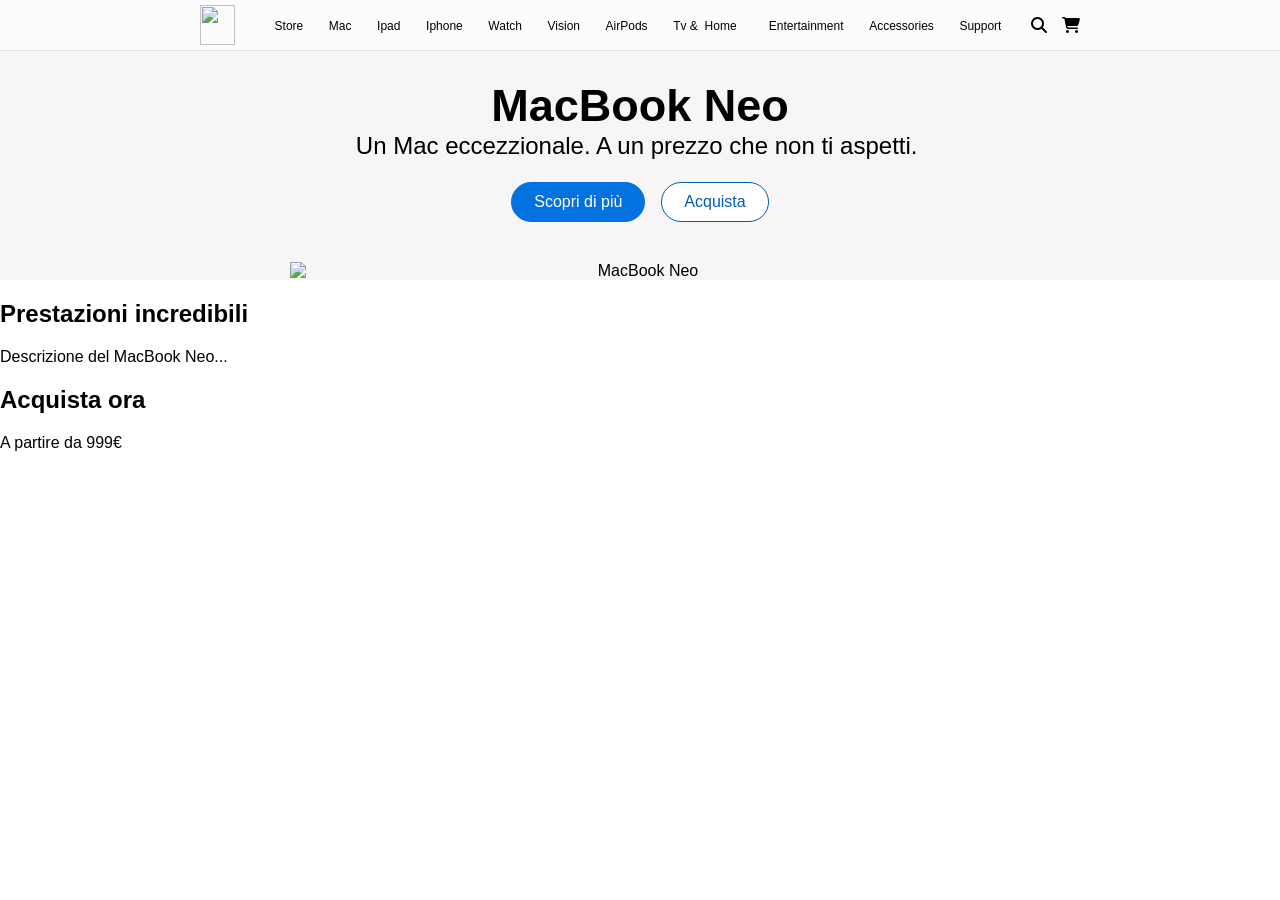
==== index.html @ 48858819 "Add files via upload first upload" ====
<!DOCTYPE html>
<html lang="en">

<head>
    <meta charset="UTF-8">
    <meta name="viewport" content="width=device-width, initial-scale=1.0">
    <link rel="stylesheet" href="./style.css">
    <link rel="stylesheet" href="https://cdnjs.cloudflare.com/ajax/libs/font-awesome/6.5.0/css/all.min.css">
    <script src="./script.js" defer></script>
    <title>Apple inspired</title>
</head>

<body>



    <header class="navbar">
        <div class="nav-container">
            <a href="./index.html"><img src="./asset/images.png" class="logo" width="30" height="35"></a>
            <nav>
                <ul class="menu" id="menu">
                    <li><a href="./Store.html">Store</a></li>
                    <li><a href="./Mac.html">Mac</a></li>
                    <li><a href="./Ipad.html">Ipad</a></li>
                    <li><a href="./Iphone.html">Iphone</a></li>
                    <li><a href="./Watch.html">Watch</a></li>
                    <li><a href="./Vision.html">Vision</a></li>
                    <li><a href="./AirPods.html">AirPods</a></li>
                    <li><a href="./Tv & Home.html">Tv&nbsp;& &nbsp;Home &nbsp;</a></li>
                    <li><a href="./Entertainment.html">Entertainment</a></li>
                    <li><a href="./Accessories.html">Accessories</a></li>
                    <li><a href="./Support.html">Support</a></li>

                </ul>
            </nav>

            <!-- Aggiunta del bottone di ricerca e del carrello -->

            <div class="nav-icons">
                <i class="fa-solid fa-magnifying-glass icon" id="search-icon"></i>
                <i class="fa-solid fa-cart-shopping"></i>
                <i class="fa-solid fa-bars" id="hamburger"></i>

            </div>

            <div class="search-box" id="search-box">
                <input type="text" placeholder="Cerca...">
            </div>


        </div>
    </header>




    <!--section seve per la struttura del layout-->
    <main>
        <section class="apple-section hero">

            <h1 class="headline">MacBook Neo</h1>
            <p class="subhead"> Un Mac eccezzionale.
                <br class="large-hide medium-hide small-show-inline">
                A&nbsp;un&nbsp;prezzo&nbsp;che&nbsp;non&nbsp;ti&nbsp;aspetti.&nbsp;
            </p>
            <!-- Contenitore div per mettere bottoni uno affianco all'altro -->
            <div class="buttons">
                <a class="find-out-more" href="#dettagli">Scopri di
                    più</a>
                <a class="buy-button" href="#acquista"
                    >Acquista</a>
            </div>
            
            <img class="product-image" src="./asset/Apple-MacBook-Neo-hero-260304.avif" alt="MacBook Neo">
        </section>
        <section id="dettagli">
  <h2>Prestazioni incredibili</h2>
  <p>Descrizione del MacBook Neo...</p>
</section>

<section id="acquista">
  <h2>Acquista ora</h2>
  <p>A partire da 999€</p>
</section>


    </main>



</body>

</html>
---- style.css ----
html {
  scroll-behavior: smooth;
}
.body {
    padding-top: 60px;
    margin: 0;
}
.navbar {
  width: 100%;
  top: 0;
  z-index: 1000;
  position: fixed;;
  border-bottom: 1px solid rgba(0, 0, 0, 0.1);
  /* bordo sottile */
  background-color: rgba(255, 255, 255, 0.7);
    /* trasparente */
    backdrop-filter: blur(10px);
    /* effetto blur */
    -webkit-backdrop-filter: blur(10px);
    /* per Safari */

}
.nav-container {
    display: flex;
    align-items: center;
    justify-content: center;
    max-width: 1200px;
    margin: 0 auto;
    padding: 0px 20px;
    background: none;
    backdrop-filter: none;
}

.nav {
    flex: 1;
    overflow: hidden;
}

.logo {
    display: block;
    height: 40px;
    width: 35px;
    flex-shrink: 0;
}

.menu {
    display: flex;
    gap: clamp(10px, 2vw, 45px);
    list-style: none;
    justify-content: center;
    margin-right: 20px;
    flex: 1;
    overflow: hidden;
    min-width: 0; /* per evitare overflow del menu */
    white-space: nowrap;/* impedisce di andare a capo quando si ristringe pagina */
}
.menu li {
    flex-shrink: 1;
}
.menu a {
    text-decoration: none;
    color: black;
    font-size: 12px;
    transition: 0.3s;
}

.menu a:hover {
    opacity: 0.7;
}

.nav-icons {
    display: flex;
    gap: 15px;
    margin-left: 10px;
    align-items: center;
    flex-shrink: 0;
}

.fa-solid {
    cursor: pointer;
    transition: 0.3s;
}

.fa-solid:hover {
    opacity: 0.7;
}

.search-box {
    display: none;
}

.search-box.active {
    display: block;
}

.fa-solid.fa-bars {
    display: none;
    cursor: pointer;
}

.hero {
    display: flex;
    flex-direction: column;
    align-items: center;
    text-align: center;
    padding-top: 60px;
    background-color: rgb(247, 245, 245);
}

.headline {
    font-size: 45px;
    font-weight: 700;
    margin: 0;
    padding-top: 20px;
}

.subhead {
    font-size: 24px;
    max-width: 700px;
    margin: 0 auto;
    height: 50px;
}

.product-image {
    width: 700px;
    max-width: 100%;
    margin-top: 40px;
}

.large-hide {
    display: none;
}

.buttons {
    display: flex;
    justify-content: center;
    gap: 16px;
}

.buy-button {
    display: inline-block;
    background-color: white;
    color: #005bb5;
    padding: 10px 22px;
    border: 1px solid #005bb5;
    border-radius: 20px;
    text-decoration: none;
    font-size: 16px;
    font-weight: 500;
    transition: 0.3s;
}

.buy-button:hover {
    background-color: #005bb5;
    color: white;
}

.find-out-more {
    display: inline-block;
    background-color: #0372e1;
    color: white;
    padding: 10px 22px;
    border: 1px solid #0372e1;
    border-radius: 20px;
    text-decoration: none;
    font-size: 16px;
    font-weight: 500;
    transition: 0.3s;
}

.find-out-more:hover {
    background-color: #0e7ae6;
    color: white;
}

body {
    margin: 0;
    font-family: Arial, sans-serif;
}
/* Mac */
.products {
    display: flex;
    justify-content: center;
    gap: 30px;
    padding: 50px;
    flex-wrap: wrap;
}

.product {
    border: 1px solid #ddd;
    padding: 20px;
    border-radius: 15px;
    width: 250px;
    text-align: center;
    transition: 0.3s;
}

.product:hover {
    transform: translateY(-5px);
}

.product h2 {
    margin-bottom: 10px;
}

.product p {
    font-size: 14px;
    margin-bottom: 15px;
}

/* iphone */
.iphone-hero {
    text-align: center;
    padding: 100px 20px;
    background: black;
    color: white;
}

.iphone-hero h1 {
    font-size: 50px;
    margin-bottom: 10px;
}

.features {
    display: flex;
    justify-content: center;
    gap: 30px;
    padding: 60px 20px;
    flex-wrap: wrap;
}

.feature {
    max-width: 250px;
    text-align: center;
}

.feature h2 {
    margin-bottom: 10px;
}

.cta {
    text-align: center;
    padding: 80px 20px;
    background: #f5f5f5;
}

@media(max-width: 768px) {
    .logo {
        position: relative;
        margin-left: 0;
        height: 45px;
        width: 35px;
    }
   .nav-container {
        justify-content: space-between;
    }
    .fa-solid.fa-bars {
        display: block;
    }

    .menu {
          position: absolute;
    top: 60px;
    left: 0;
    width: 100%;
    background: white;

    flex-direction: column;
    align-items: center;

    display: none; /* nascosto */
    }
    .menu.active {
        display: flex; /* mostrato quando attivo */
    }
    .fa-solid.fa-bars{
        display: block;
    }

    .small-show-inline {
        display: inline;
    }

    .headline {
        font-size: 30px;
    }

    .subhead {
        font-size: 18px;
        max-width: 90%;
    }

    .large-hide {
        display: inline;
    }

    .product-image {
        width: 100%;
        height: auto;
    }
}
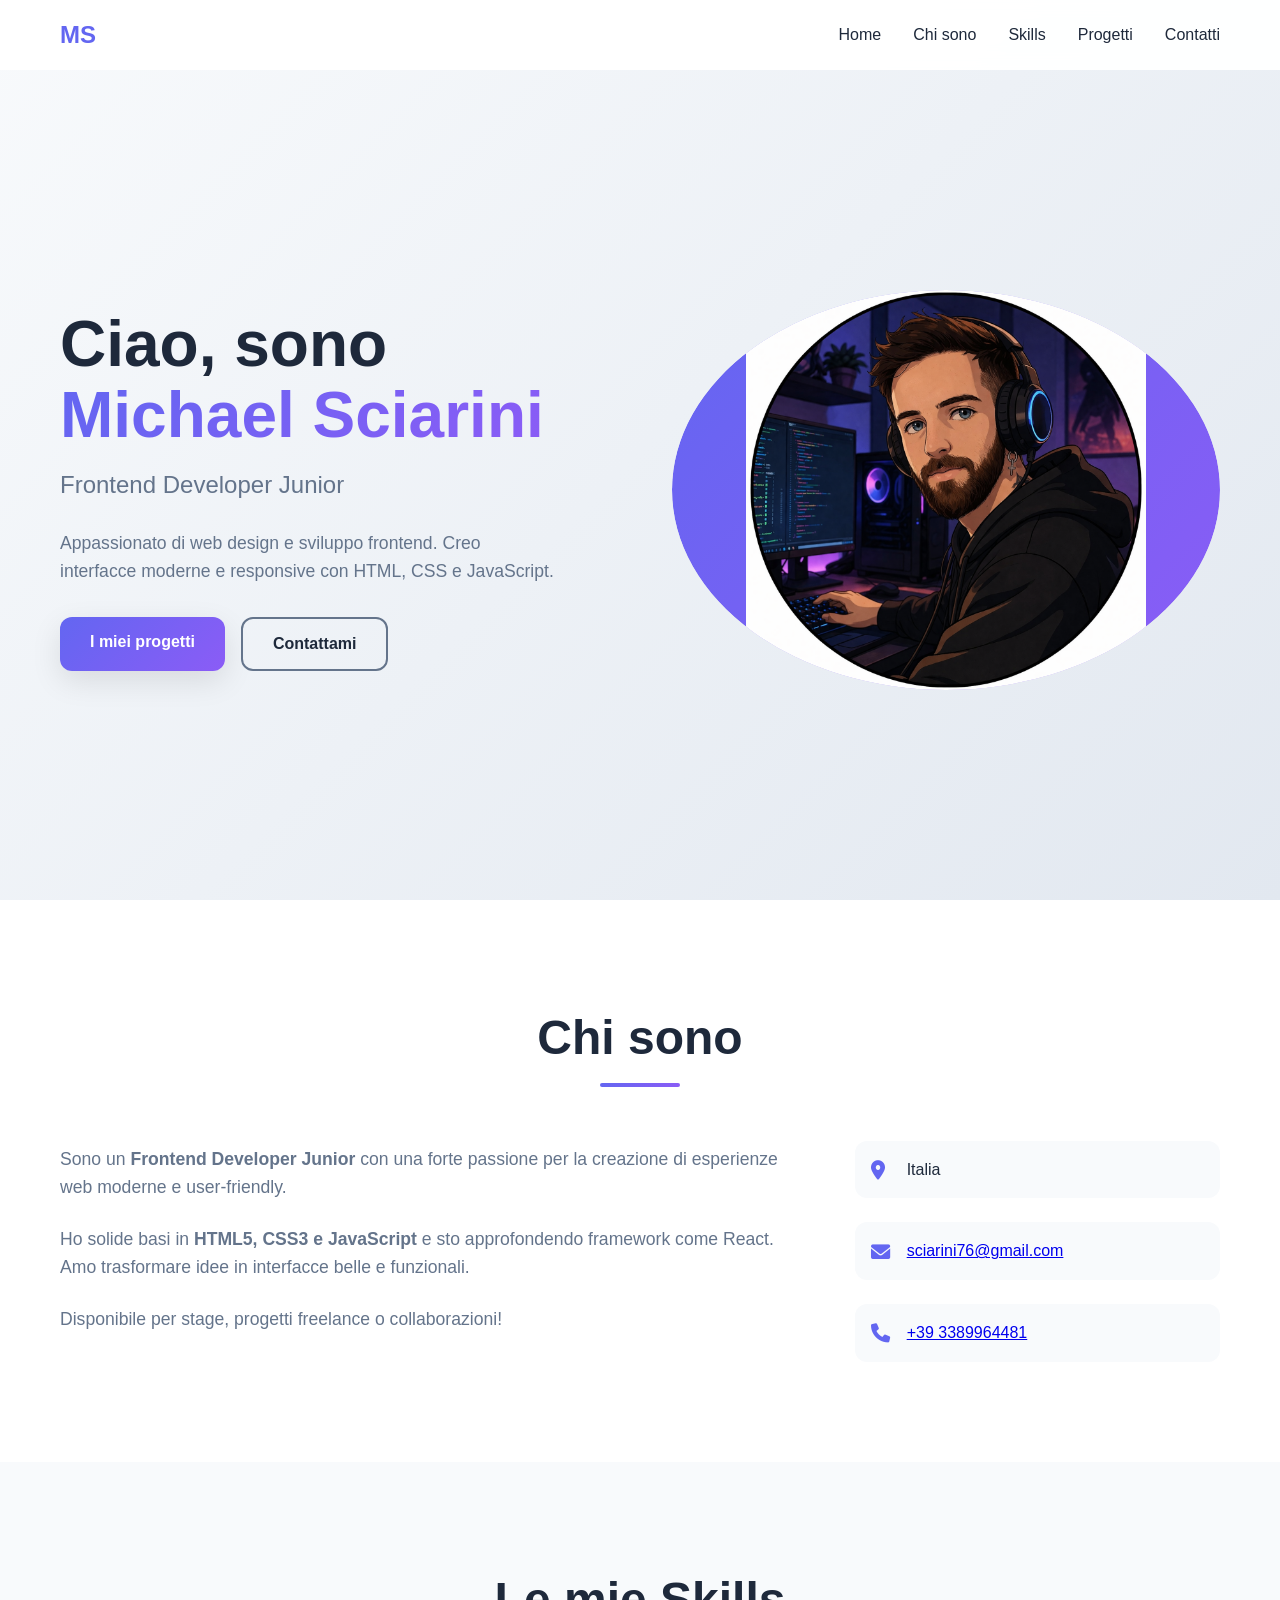
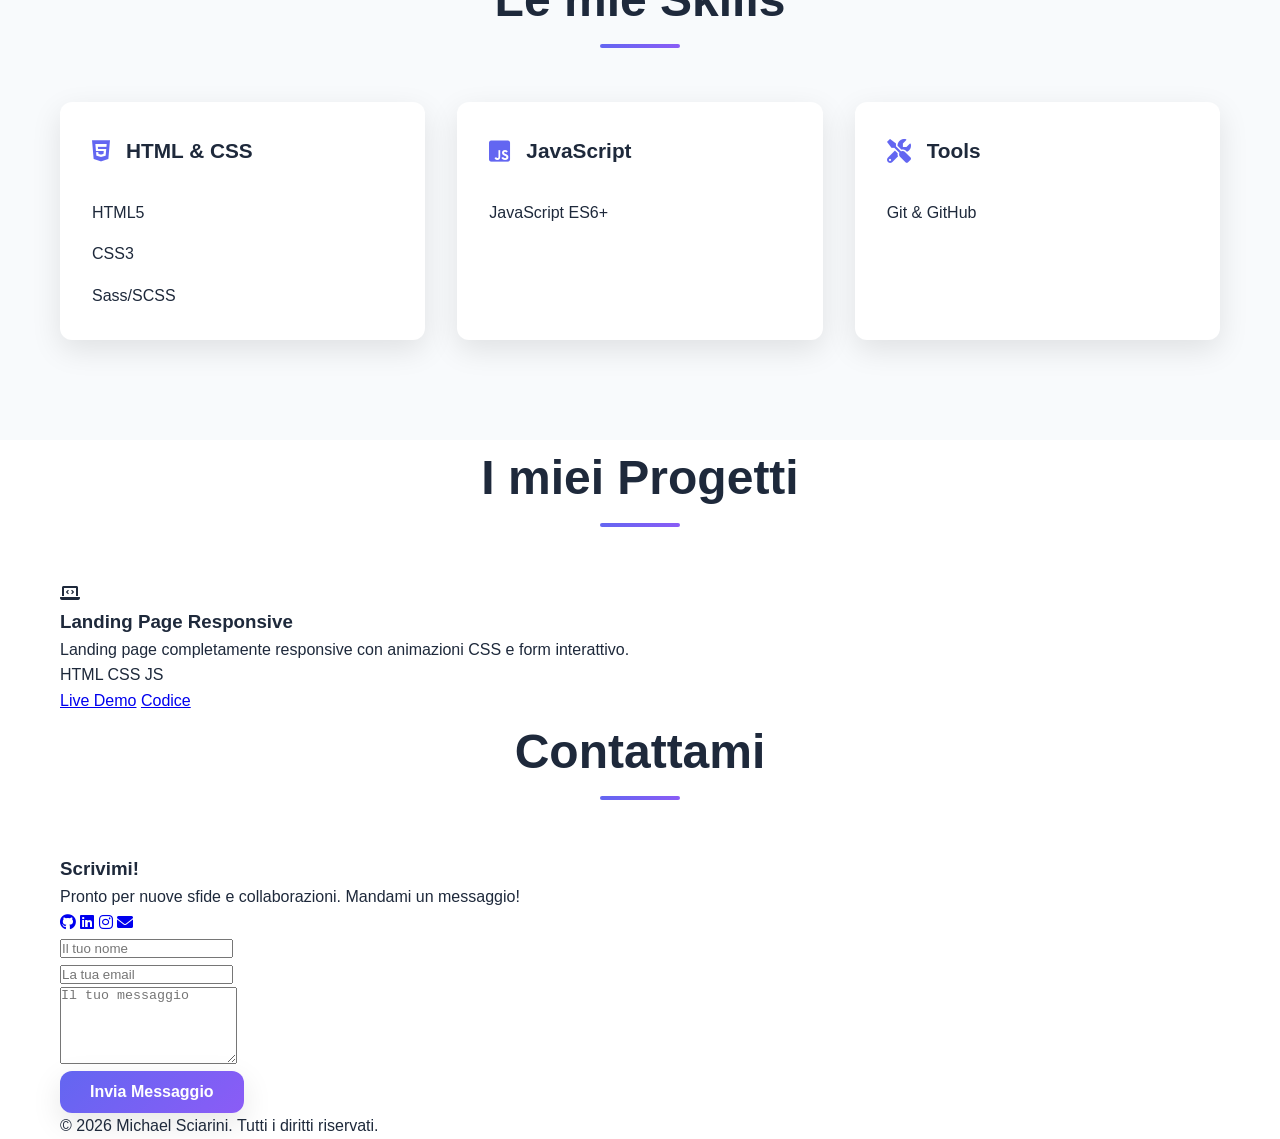
==== commit 1f90590f: "Add files via upload" ====
--- a/index.html
+++ b/index.html
@@ -1,93 +1,201 @@
 <!DOCTYPE html>
-<html lang="en">
-
+<html lang="it">
 <head>
     <meta charset="UTF-8">
     <meta name="viewport" content="width=device-width, initial-scale=1.0">
-    <link rel="stylesheet" href="./style.css">
-    <link rel="stylesheet" href="https://cdnjs.cloudflare.com/ajax/libs/font-awesome/6.5.0/css/all.min.css">
-    <script src="./script.js" defer></script>
-    <title>Apple inspired</title>
+    <title>Portfolio - Michael Sciarini | Frontend Junior</title>
+    <link rel="stylesheet" href="./index.css">
+    <link href="https://cdnjs.cloudflare.com/ajax/libs/font-awesome/6.0.0/css/all.min.css" rel="stylesheet">
+    <script src="/script.js"></script>
 </head>
-
 <body>
-
-
-
-    <header class="navbar">
+    <!-- Navigation -->
+    <nav class="navbar">
         <div class="nav-container">
-            <a href="./index.html"><img src="./asset/images.png" class="logo" width="30" height="35"></a>
-            <nav>
-                <ul class="menu" id="menu">
-                    <li><a href="./Store.html">Store</a></li>
-                    <li><a href="./Mac.html">Mac</a></li>
-                    <li><a href="./Ipad.html">Ipad</a></li>
-                    <li><a href="./Iphone.html">Iphone</a></li>
-                    <li><a href="./Watch.html">Watch</a></li>
-                    <li><a href="./Vision.html">Vision</a></li>
-                    <li><a href="./AirPods.html">AirPods</a></li>
-                    <li><a href="./Tv & Home.html">Tv&nbsp;& &nbsp;Home &nbsp;</a></li>
-                    <li><a href="./Entertainment.html">Entertainment</a></li>
-                    <li><a href="./Accessories.html">Accessories</a></li>
-                    <li><a href="./Support.html">Support</a></li>
-
-                </ul>
-            </nav>
-
-            <!-- Aggiunta del bottone di ricerca e del carrello -->
-
-            <div class="nav-icons">
-                <i class="fa-solid fa-magnifying-glass icon" id="search-icon"></i>
-                <i class="fa-solid fa-cart-shopping"></i>
-                <i class="fa-solid fa-bars" id="hamburger"></i>
-
-            </div>
-
-            <div class="search-box" id="search-box">
-                <input type="text" placeholder="Cerca...">
-            </div>
-
-
-        </div>
-    </header>
-
-
-
-
-    <!--section seve per la struttura del layout-->
-    <main>
-        <section class="apple-section hero">
-
-            <h1 class="headline">MacBook Neo</h1>
-            <p class="subhead"> Un Mac eccezzionale.
-                <br class="large-hide medium-hide small-show-inline">
-                A&nbsp;un&nbsp;prezzo&nbsp;che&nbsp;non&nbsp;ti&nbsp;aspetti.&nbsp;
-            </p>
-            <!-- Contenitore div per mettere bottoni uno affianco all'altro -->
-            <div class="buttons">
-                <a class="find-out-more" href="#dettagli">Scopri di
-                    più</a>
-                <a class="buy-button" href="#acquista"
-                    >Acquista</a>
-            </div>
-            
-            <img class="product-image" src="./asset/Apple-MacBook-Neo-hero-260304.avif" alt="MacBook Neo">
-        </section>
-        <section id="dettagli">
-  <h2>Prestazioni incredibili</h2>
-  <p>Descrizione del MacBook Neo...</p>
-</section>
-
-<section id="acquista">
-  <h2>Acquista ora</h2>
-  <p>A partire da 999€</p>
-</section>
-
-
-    </main>
-
-
+            <div class="nav-logo">
+                <a href="#home">MS</a>
+            </div>
+            <ul class="nav-menu">
+                <li class="nav-item">
+                    <a href="#home" class="nav-link">Home</a>
+                </li>
+                <li class="nav-item">
+                    <a href="#about" class="nav-link">Chi sono</a>
+                </li>
+                <li class="nav-item">
+                    <a href="#skills" class="nav-link">Skills</a>
+                </li>
+                <li class="nav-item">
+                    <a href="#projects" class="nav-link">Progetti</a>
+                </li>
+                <li class="nav-item">
+                    <a href="#contact" class="nav-link">Contatti</a>
+                </li>
+            </ul>
+            <div class="hamburger">
+                <span class="bar"></span>
+                <span class="bar"></span>
+                <span class="bar"></span>
+            </div>
+        </div>
+    </nav>
+
+    <!-- Hero Section -->
+    <section id="home" class="hero">
+        <div class="hero-container">
+            <div class="hero-content">
+                <h1 class="hero-title">
+                    Ciao, sono <span class="gradient-text">Michael Sciarini</span>
+                </h1>
+                <h2 class="hero-subtitle">Frontend Developer Junior</h2>
+                <p class="hero-description">
+                    Appassionato di web design e sviluppo frontend. 
+                    Creo interfacce moderne e responsive con HTML, CSS e JavaScript.
+                </p>
+                <div class="hero-buttons">
+                    <a href="#projects" class="btn btn-primary">I miei progetti</a>
+                    <a href="#contact" class="btn btn-secondary">Contattami</a>
+                </div>
+            </div>
+            <div class="hero-image">
+                <div class="image-placeholder">
+                    <img src="./asset/9EAF9288-470B-436D-8FED-BF7F183E977B.png" alt="" width="400" height="400">
+                </div>
+            </div>
+        </div>
+    </section>
+
+    <!-- About Section -->
+    <section id="about" class="about">
+        <div class="container">
+            <h2 class="section-title">Chi sono</h2>
+            <div class="about-content">
+                <div class="about-text">
+                    <p>Sono un <strong>Frontend Developer Junior</strong> con una forte passione per la creazione di esperienze web moderne e user-friendly.</p>
+                    <p>Ho solide basi in <strong>HTML5, CSS3 e JavaScript</strong> e sto approfondendo framework come React. Amo trasformare idee in interfacce belle e funzionali.</p>
+                    <p>Disponibile per stage, progetti freelance o collaborazioni!</p>
+                </div>
+                <div class="about-info">
+                    <div class="info-item">
+                        <i class="fas fa-map-marker-alt"></i>
+                        <span>Italia</span>
+                    </div>
+                    <div class="info-item">
+                        <i class="fas fa-envelope"></i>
+                        <span> <a href="mailto:sciarini76@gmail.com">sciarini76@gmail.com</a></span>
+                    </div>
+                    <div class="info-item">
+                        <i class="fas fa-phone"></i>
+                        <span><a href="tel:+39 3389964481">+39 3389964481</a></span>
+                    </div>
+                </div>
+            </div>
+        </div>
+    </section>
+
+    <!-- Skills Section -->
+    <section id="skills" class="skills">
+        <div class="container">
+            <h2 class="section-title">Le mie Skills</h2>
+            <div class="skills-grid">
+                <div class="skill-category">
+                    <h3><i class="fab fa-html5"></i> HTML & CSS</h3>
+                    <div class="skill-bars">
+                        <div class="skill-bar">
+                            <span>HTML5</span>
+                        </div>
+                        <div class="skill-bar">
+                            <span>CSS3</span>
+                        </div>
+                        <div class="skill-bar">
+                            <span>Sass/SCSS</span>
+                        </div>
+                    </div>
+                </div>
+                <div class="skill-category">
+                    <h3><i class="fab fa-js-square"></i> JavaScript</h3>
+                    <div class="skill-bars">
+                        <div class="skill-bar">
+                            <span>JavaScript ES6+</span>
+                        </div>
+                    </div>
+                </div>
+                <div class="skill-category">
+                    <h3><i class="fas fa-tools"></i> Tools</h3>
+                    <div class="skill-bars">
+                        <div class="skill-bar">
+                            <span>Git & GitHub</span>
+                        </div>
+                    </div>
+                </div>
+            </div>
+        </div>
+    </section>
+
+    <!-- Projects Section -->
+    <section id="projects" class="projects">
+        <div class="container">
+            <h2 class="section-title">I miei Progetti</h2>
+            <div class="projects-grid">
+                <div class="project-card">
+                    <div class="project-image">
+                        <i class="fas fa-laptop-code"></i>
+                    </div>
+                    <div class="project-content">
+                        <h3>Landing Page Responsive</h3>
+                        <p>Landing page completamente responsive con animazioni CSS e form interattivo.</p>
+                        <div class="project-tech">
+                            <span>HTML</span>
+                            <span>CSS</span>
+                            <span>JS</span>
+                        </div>
+                        <div class="project-links">
+                            <a href="./apple.html" class="link-btn" target="_blank">Live Demo</a>
+                            <a href="#" class="link-btn github" target="_blank">Codice</a>
+                        </div>
+                    </div>
+                </div>
+            </div>
+        </div>
+    </section>
+
+    <!-- Contact Section -->
+    <section id="contact" class="contact">
+        <div class="container">
+            <h2 class="section-title">Contattami</h2>
+            <div class="contact-content">
+                <div class="contact-info">
+                    <h3>Scrivimi!</h3>
+                    <p> Pronto per nuove sfide e collaborazioni. Mandami un messaggio!</p>
+                    <div class="social-links">
+                        <a href="https://github.com/sciarini76-lab/product-landing-page"><i class="fab fa-github"></i></a>
+                        <a href="https://www.linkedin.com/in/michael-sciarini-321b9b207/"><i class="fab fa-linkedin"></i></a>
+                        <a href="https://www.instagram.com/mikesciaro/"><i class="fab fa-instagram"></i></a>
+                        <a href="mailto:sciarini76@gmail.com"><i class="fas fa-envelope"></i></a>
+                    </div>
+                </div>
+                <form action="https://formspree.io/f/mbdpwwpb" method="post">
+                    <div class="form-group">
+                        <input type="text" name="name" placeholder="Il tuo nome" required>
+                    </div>
+                    <div class="form-group">
+                        <input type="email" placeholder="La tua email" required>
+                    </div>
+                    <div class="form-group">
+                        <textarea name="message" placeholder="Il tuo messaggio" rows="5" required></textarea>
+                    </div>
+                    <button type="submit" class="btn btn-primary">Invia Messaggio</button>
+                </form>
+            </div>
+        </div>
+    </section>
+
+    <!-- Footer -->
+    <footer class="footer">
+        <div class="container">
+            <p>&copy; 2026 Michael Sciarini. Tutti i diritti riservati.</p>
+        </div>
+    </footer>
 
 </body>
-
 </html>
--- a/index.css
+++ b/index.css
@@ -0,0 +1,335 @@
+/* Reset e variabili */
+* {
+    margin: 0;
+    padding: 0;
+    box-sizing: border-box;
+}
+
+:root {
+    --primary-color: #6366f1;
+    --secondary-color: #8b5cf6;
+    --text-dark: #1e293b;
+    --text-light: #64748b;
+    --bg-light: #f8fafc;
+    --white: #ffffff;
+    --shadow: 0 10px 30px rgba(0,0,0,0.1);
+    --border-radius: 12px;
+}
+
+body {
+    font-family: 'Inter', -apple-system, BlinkMacSystemFont, sans-serif;
+    line-height: 1.6;
+    color: var(--text-dark);
+    overflow-x: hidden;
+}
+
+.container {
+    max-width: 1200px;
+    margin: 0 auto;
+    padding: 0 20px;
+}
+
+/* Navigation */
+.navbar {
+    position: fixed;
+    top: 0;
+    width: 100%;
+    background: rgba(255, 255, 255, 0.95);
+    backdrop-filter: blur(10px);
+    z-index: 1000;
+    transition: all 0.3s ease;
+}
+
+.nav-container {
+    max-width: 1200px;
+    margin: 0 auto;
+    padding: 1rem 20px;
+    display: flex;
+    justify-content: space-between;
+    align-items: center;
+}
+
+.nav-logo a {
+    font-size: 1.5rem;
+    font-weight: 800;
+    color: var(--primary-color);
+    text-decoration: none;
+}
+
+.nav-menu {
+    display: flex;
+    list-style: none;
+    gap: 2rem;
+}
+
+.nav-link {
+    text-decoration: none;
+    color: var(--text-dark);
+    font-weight: 500;
+    transition: color 0.3s ease;
+    position: relative;
+}
+
+.nav-link:hover {
+    color: var(--primary-color);
+}
+
+.nav-link::after {
+    content: '';
+    position: absolute;
+    bottom: -5px;
+    left: 0;
+    width: 0;
+    height: 2px;
+    background: var(--primary-color);
+    transition: width 0.3s ease;
+}
+
+.nav-link:hover::after {
+    width: 100%;
+}
+
+.hamburger {
+    display: none;
+    flex-direction: column;
+    cursor: pointer;
+}
+
+.bar {
+    width: 25px;
+    height: 3px;
+    background: var(--text-dark);
+    margin: 3px 0;
+    transition: 0.3s;
+}
+
+/* Hero Section */
+.hero {
+    min-height: 100vh;
+    display: flex;
+    align-items: center;
+    background: linear-gradient(135deg, var(--bg-light) 0%, #e2e8f0 100%);
+    padding-top: 80px;
+}
+
+.hero-container {
+    max-width: 1200px;
+    margin: 0 auto;
+    padding: 0 20px;
+    display: grid;
+    grid-template-columns: 1fr 1fr;
+    gap: 4rem;
+    align-items: center;
+}
+
+.hero-title {
+    font-size: clamp(2.5rem, 5vw, 4rem);
+    font-weight: 800;
+    margin-bottom: 1rem;
+    line-height: 1.1;
+}
+
+.gradient-text {
+    background: linear-gradient(135deg, var(--primary-color), var(--secondary-color));
+    -webkit-background-clip: text;
+    -webkit-text-fill-color: transparent;
+    background-clip: text;
+}
+
+.hero-subtitle {
+    font-size: 1.5rem;
+    color: var(--text-light);
+    margin-bottom: 1.5rem;
+    font-weight: 500;
+}
+
+.hero-description {
+    font-size: 1.1rem;
+    color: var(--text-light);
+    margin-bottom: 2rem;
+    max-width: 500px;
+}
+
+.hero-buttons {
+    display: flex;
+    gap: 1rem;
+    flex-wrap: wrap;
+}
+
+.btn {
+    padding: 12px 30px;
+    border-radius: var(--border-radius);
+    text-decoration: none;
+    font-weight: 600;
+    transition: all 0.3s ease;
+    border: none;
+    cursor: pointer;
+    font-size: 1rem;
+}
+
+.btn-primary {
+    background: linear-gradient(135deg, var(--primary-color), var(--secondary-color));
+    color: white;
+    box-shadow: var(--shadow);
+}
+
+.btn-primary:hover {
+    transform: translateY(-2px);
+    box-shadow: 0 20px 40px rgba(99, 102, 241, 0.4);
+}
+
+.btn-secondary {
+    background: transparent;
+    color: var(--text-dark);
+    border: 2px solid var(--text-light);
+}
+
+.btn-secondary:hover {
+    background: var(--text-dark);
+    color: white;
+    border-color: var(--text-dark);
+}
+
+.hero-image {
+    display: flex;
+    justify-content: center;
+    border-radius: 50%;
+    overflow: hidden;
+}
+
+.image-placeholder {
+    width: 100%;
+    height: 100%;
+    background: linear-gradient(135deg, var(--primary-color), var(--secondary-color));
+    border-radius: 50%;
+    display: flex;
+    align-items: center;
+    justify-content: center;
+    color: white;
+    font-size: 4rem;
+    box-shadow: var(--shadow);
+    object-fit: cover;
+    
+}
+
+/* Section Titles */
+.section-title {
+    font-size: clamp(2rem, 4vw, 3rem);
+    text-align: center;
+    margin-bottom: 4rem;
+    position: relative;
+}
+
+.section-title::after {
+    content: '';
+    position: absolute;
+    bottom: -10px;
+    left: 50%;
+    transform: translateX(-50%);
+    width: 80px;
+    height: 4px;
+    background: linear-gradient(135deg, var(--primary-color), var(--secondary-color));
+    border-radius: 2px;
+}
+
+/* About Section */
+.about {
+    padding: 100px 0;
+    background: var(--white);
+}
+
+.about-content {
+    display: grid;
+    grid-template-columns: 2fr 1fr;
+    gap: 4rem;
+    align-items: center;
+}
+
+.about-text p {
+    font-size: 1.1rem;
+    margin-bottom: 1.5rem;
+    color: var(--text-light);
+}
+
+.about-info {
+    display: flex;
+    flex-direction: column;
+    gap: 1.5rem;
+}
+
+.info-item {
+    display: flex;
+    align-items: center;
+    gap: 1rem;
+    padding: 1rem;
+    background: var(--bg-light);
+    border-radius: var(--border-radius);
+}
+
+.info-item i {
+    color: var(--primary-color);
+    font-size: 1.2rem;
+    width: 20px;
+}
+
+/* Skills Section */
+.skills {
+    padding: 100px 0;
+    background: var(--bg-light);
+}
+
+.skills-grid {
+    display: grid;
+    grid-template-columns: repeat(auto-fit, minmax(350px, 1fr));
+    gap: 2rem;
+}
+
+.skill-category {
+    background: var(--white);
+    padding: 2rem;
+    border-radius: var(--border-radius);
+    box-shadow: var(--shadow);
+}
+
+.skill-category h3 {
+    display: flex;
+    align-items: center;
+    gap: 1rem;
+    margin-bottom: 2rem;
+    color: var(--text-dark);
+    font-size: 1.3rem;
+}
+
+.skill-category h3 i {
+    color: var(--primary-color);
+    font-size: 1.5rem;
+}
+
+.skill-bars {
+    display: flex;
+    flex-direction: column;
+    gap: 1rem;
+}
+
+.skill-bar {
+    display: flex;
+    flex-direction: column;
+    gap: 0.5rem;
+}
+
+.skill-bar span {
+    font-weight: 500;
+    color: var(--text-dark);
+}
+
+
+
+.progress::after {
+    content: '';
+    position: absolute;
+    top: 0;
+    left: 0;
+    height: 100%;
+    background: linear-gradient(90deg, var(--primary-color), var(--secondary-color));
+    border-radius: 4px;
+}
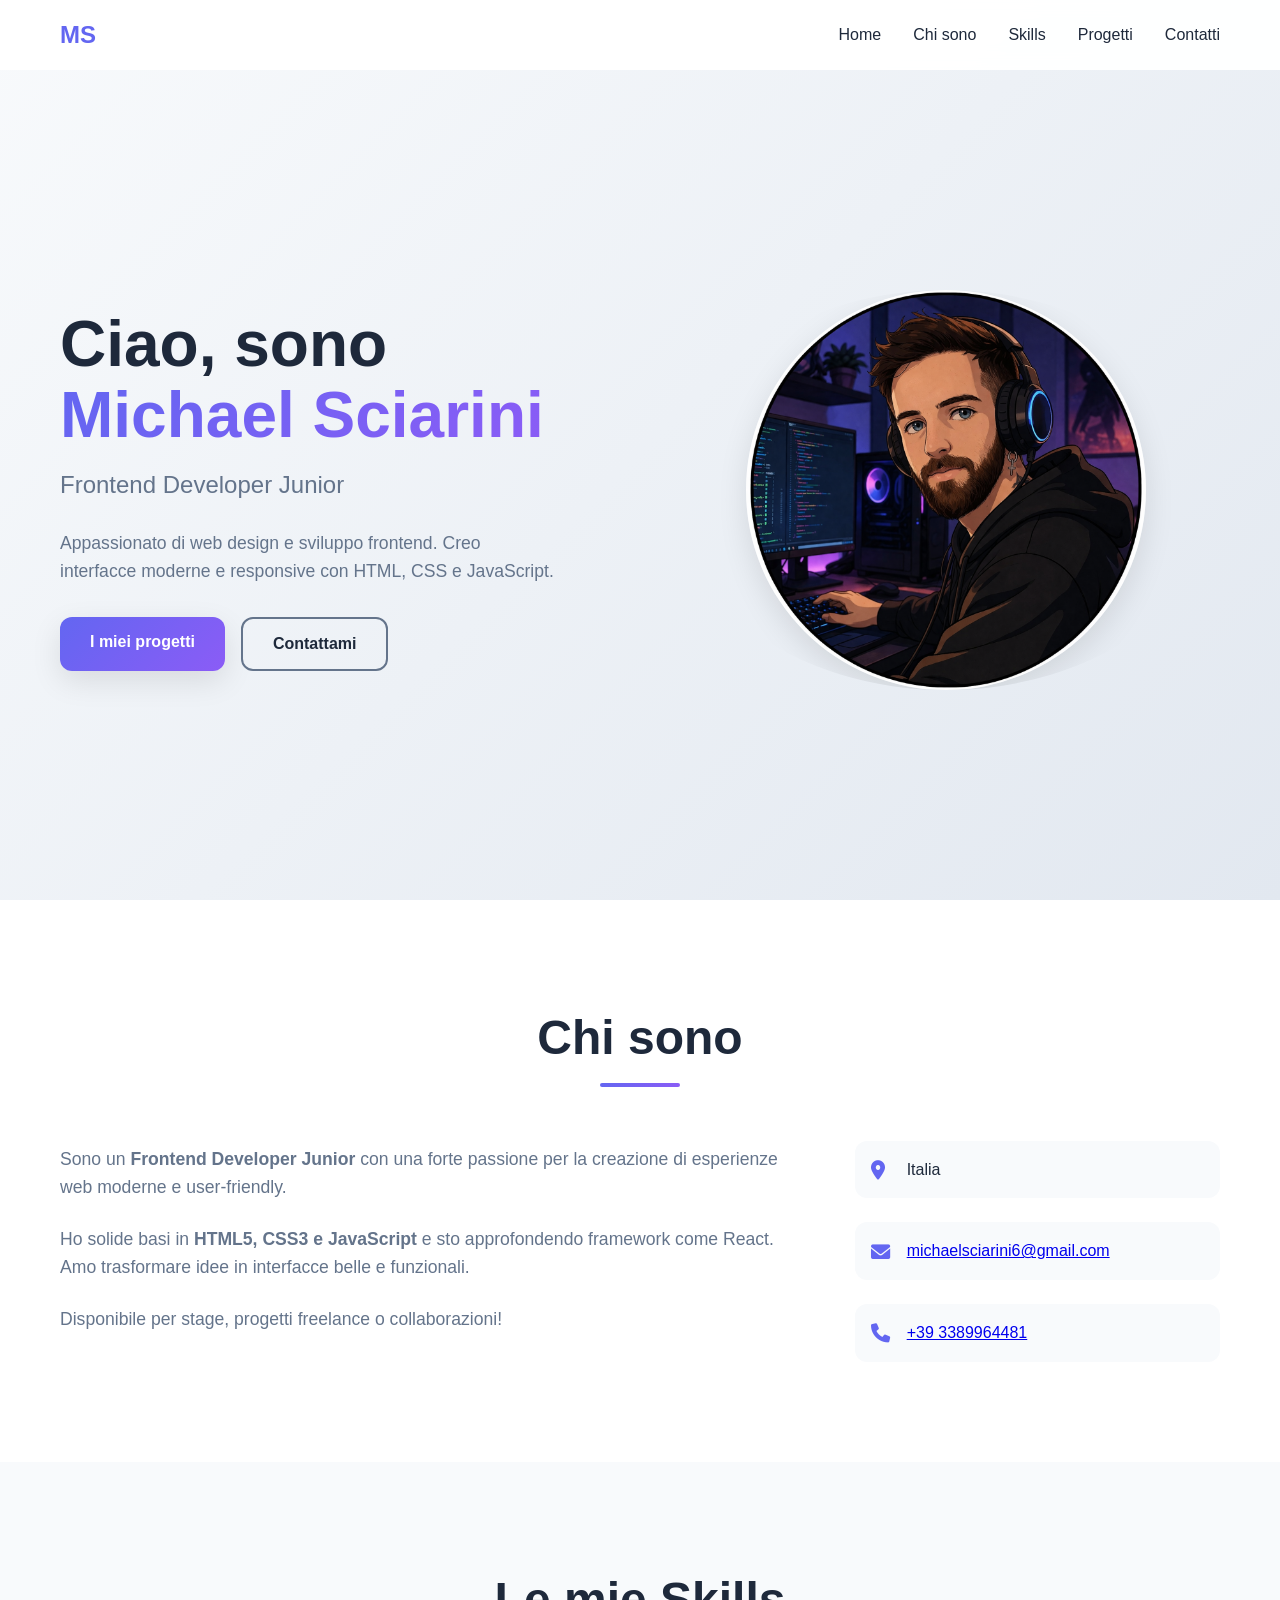
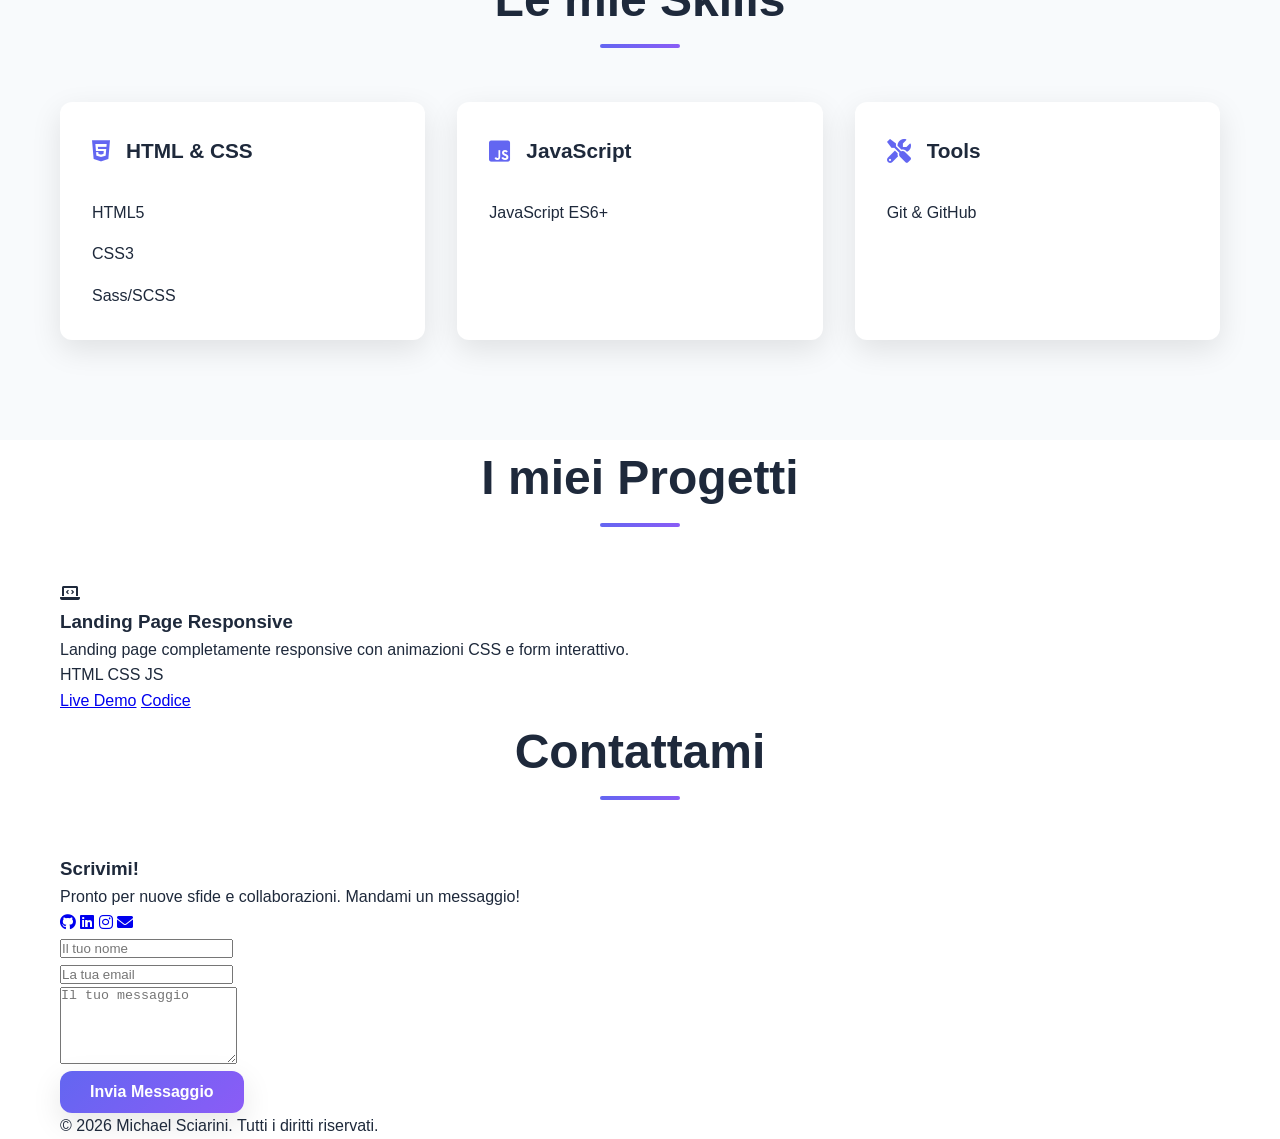
==== commit ed36b2d4: "Add files via upload" ====
--- a/index.html
+++ b/index.html
@@ -82,7 +82,7 @@
                     </div>
                     <div class="info-item">
                         <i class="fas fa-envelope"></i>
-                        <span> <a href="mailto:sciarini76@gmail.com">sciarini76@gmail.com</a></span>
+                        <span> <a href="mailto:sciarini76@gmail.com">michaelsciarini6@gmail.com</a></span>
                     </div>
                     <div class="info-item">
                         <i class="fas fa-phone"></i>
@@ -151,7 +151,7 @@
                         </div>
                         <div class="project-links">
                             <a href="./apple.html" class="link-btn" target="_blank">Live Demo</a>
-                            <a href="#" class="link-btn github" target="_blank">Codice</a>
+                            <a href="https://github.com/sciarini76-lab/product-landing-page" class="link-btn github" target="_blank">Codice</a>
                         </div>
                     </div>
                 </div>
@@ -171,7 +171,7 @@
                         <a href="https://github.com/sciarini76-lab/product-landing-page"><i class="fab fa-github"></i></a>
                         <a href="https://www.linkedin.com/in/michael-sciarini-321b9b207/"><i class="fab fa-linkedin"></i></a>
                         <a href="https://www.instagram.com/mikesciaro/"><i class="fab fa-instagram"></i></a>
-                        <a href="mailto:sciarini76@gmail.com"><i class="fas fa-envelope"></i></a>
+                        <a href="mailto:michaelsciarini6@gmail.com"><i class="fas fa-envelope"></i></a>
                     </div>
                 </div>
                 <form action="https://formspree.io/f/mbdpwwpb" method="post">
--- a/index.css
+++ b/index.css
@@ -194,13 +194,14 @@
     display: flex;
     justify-content: center;
     border-radius: 50%;
+    align-items: center;
     overflow: hidden;
 }
 
 .image-placeholder {
-    width: 100%;
-    height: 100%;
-    background: linear-gradient(135deg, var(--primary-color), var(--secondary-color));
+    width: 400px;
+    height: 400px;
+    background: transparent;
     border-radius: 50%;
     display: flex;
     align-items: center;
@@ -209,7 +210,7 @@
     font-size: 4rem;
     box-shadow: var(--shadow);
     object-fit: cover;
-    
+    overflow: hidden;
 }
 
 /* Section Titles */
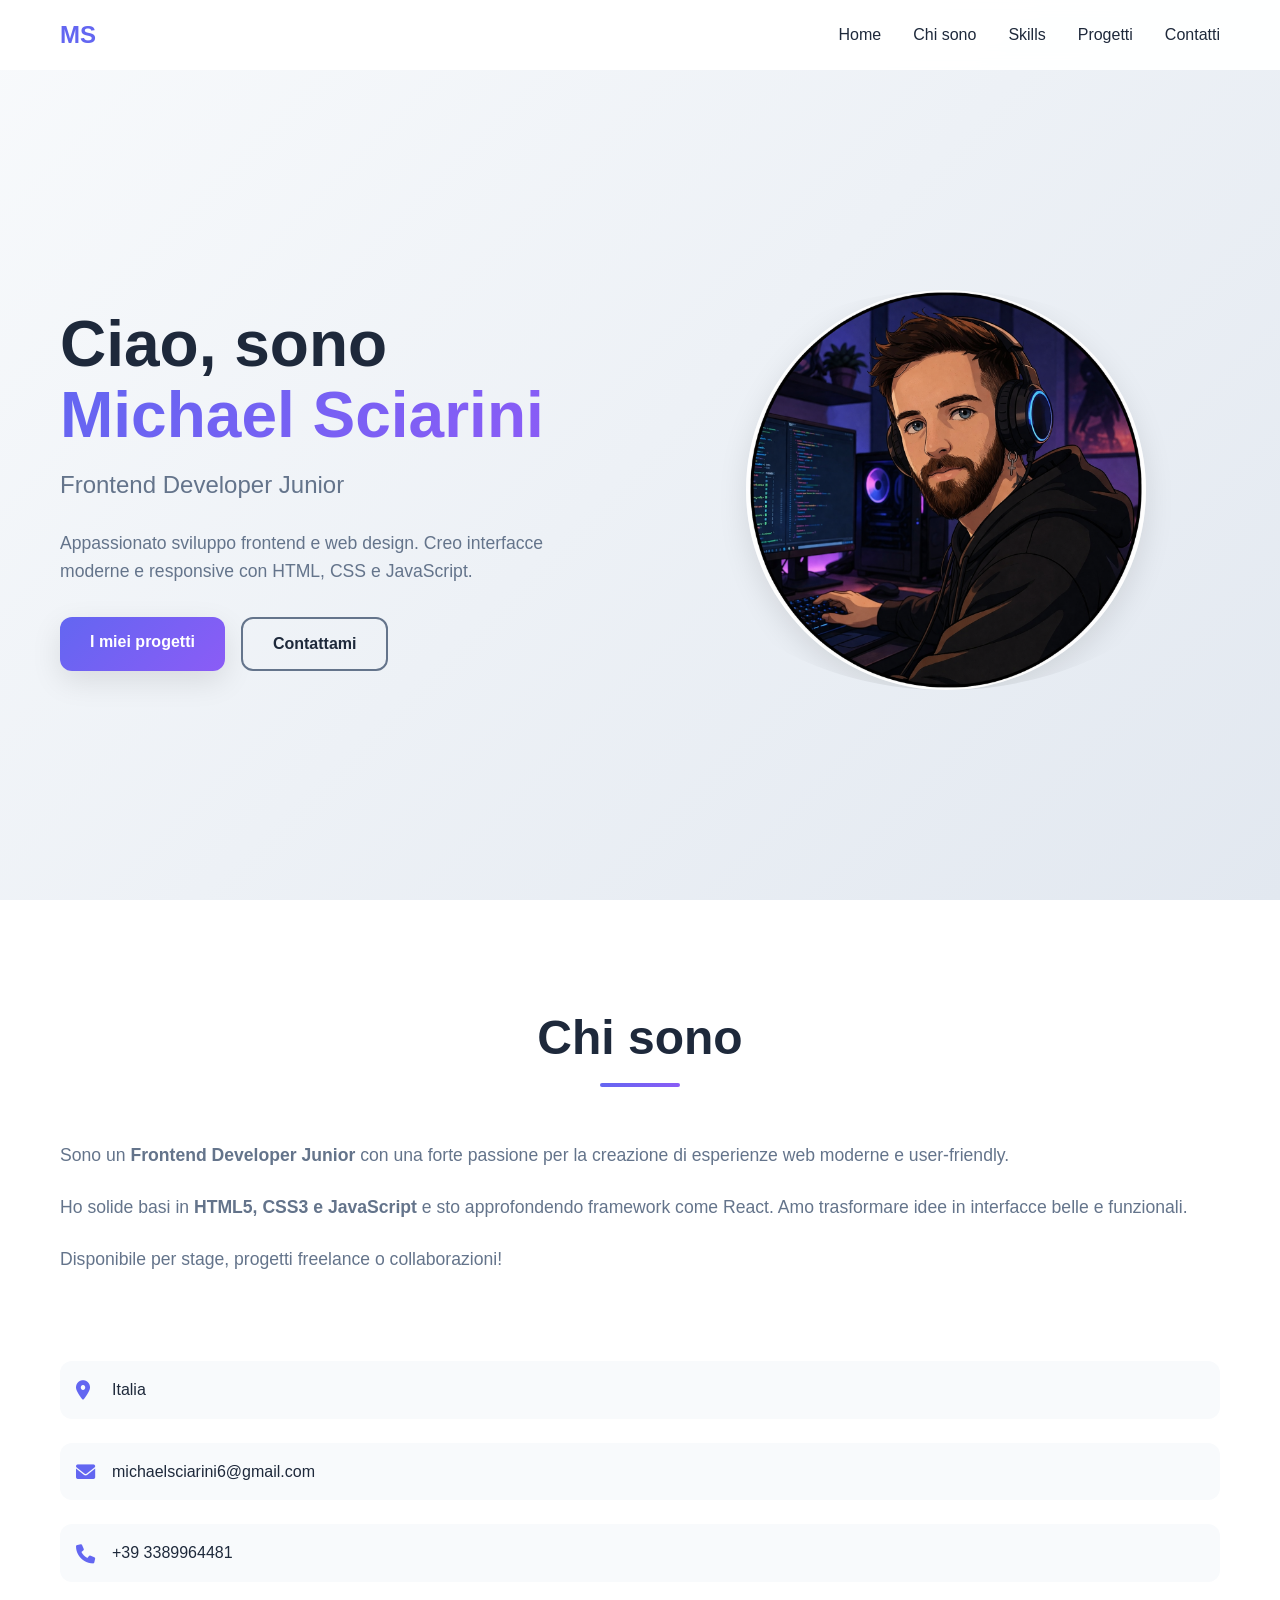
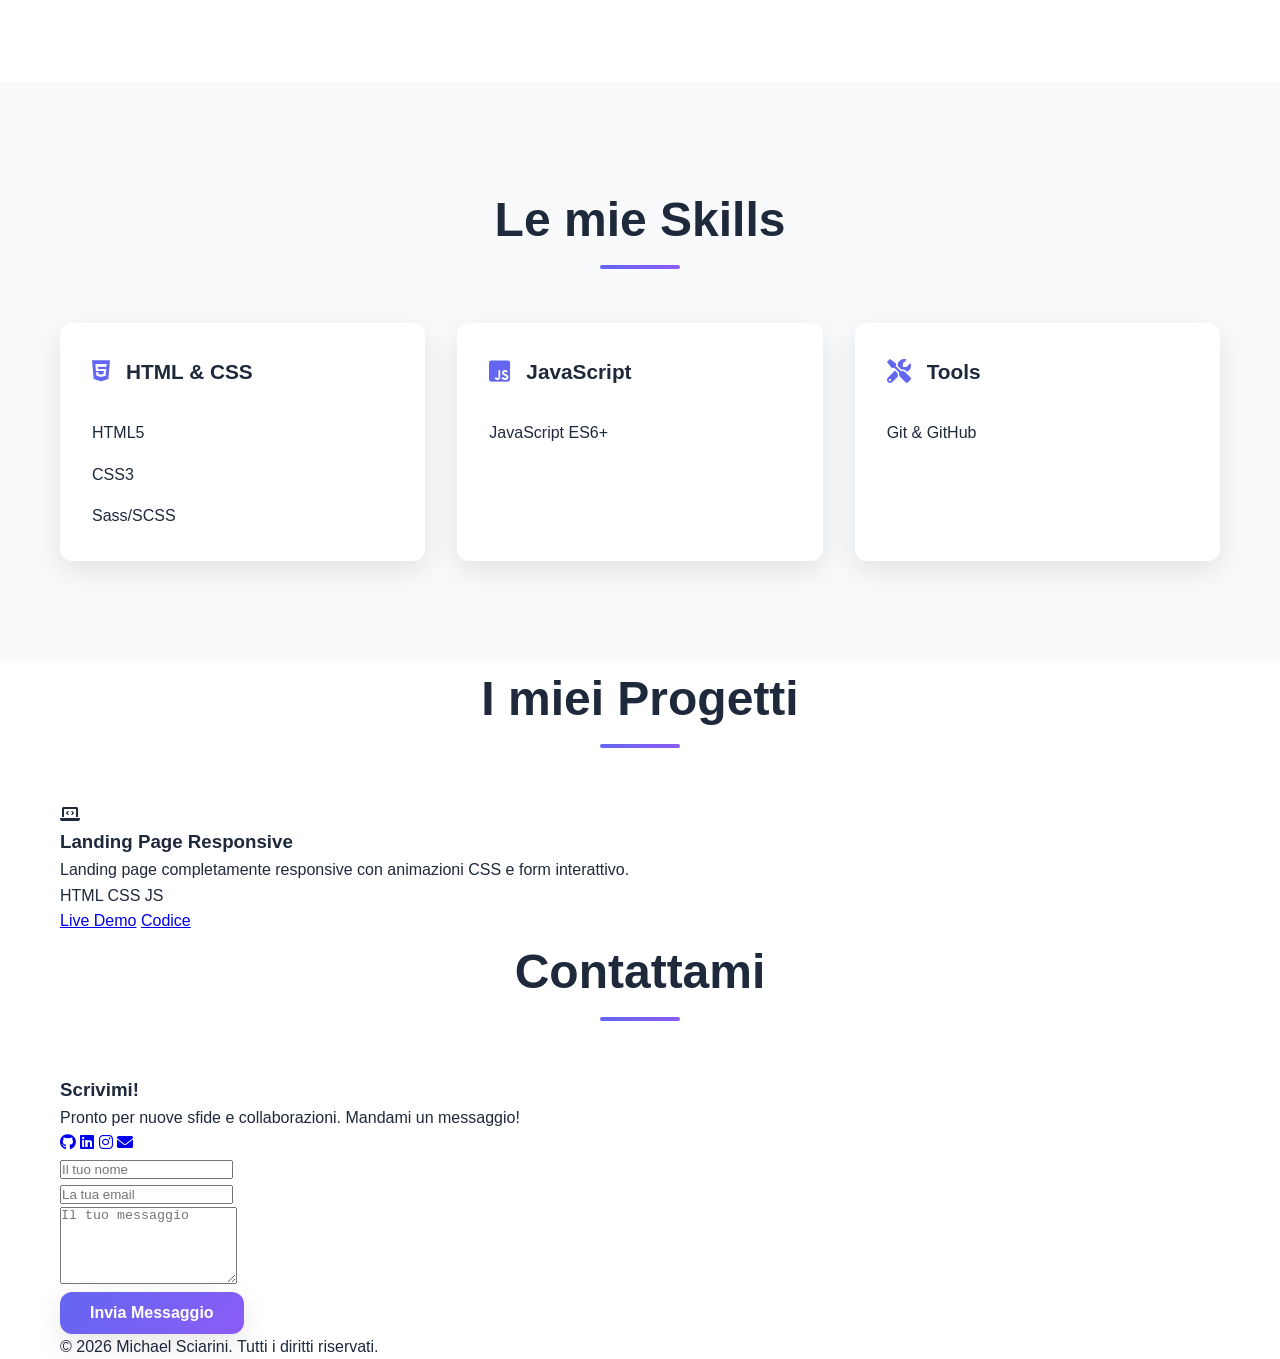
==== commit 7baf045b: "Add files via upload" ====
--- a/index.html
+++ b/index.html
@@ -49,7 +49,7 @@
                 </h1>
                 <h2 class="hero-subtitle">Frontend Developer Junior</h2>
                 <p class="hero-description">
-                    Appassionato di web design e sviluppo frontend. 
+                    Appassionato sviluppo frontend e web design. 
                     Creo interfacce moderne e responsive con HTML, CSS e JavaScript.
                 </p>
                 <div class="hero-buttons">
@@ -82,7 +82,7 @@
                     </div>
                     <div class="info-item">
                         <i class="fas fa-envelope"></i>
-                        <span> <a href="mailto:sciarini76@gmail.com">michaelsciarini6@gmail.com</a></span>
+                        <span> <a href="mailto:michaelsciarini6@gmail.com">michaelsciarini6@gmail.com</a></span>
                     </div>
                     <div class="info-item">
                         <i class="fas fa-phone"></i>
@@ -170,7 +170,7 @@
                     <div class="social-links">
                         <a href="https://github.com/sciarini76-lab/product-landing-page"><i class="fab fa-github"></i></a>
                         <a href="https://www.linkedin.com/in/michael-sciarini-321b9b207/"><i class="fab fa-linkedin"></i></a>
-                        <a href="https://www.instagram.com/mikesciaro/"><i class="fab fa-instagram"></i></a>
+                        <a href="https://www.instagram.com/michael_sciarini/"><i class="fab fa-instagram"></i></a>
                         <a href="mailto:michaelsciarini6@gmail.com"><i class="fas fa-envelope"></i></a>
                     </div>
                 </div>
--- a/index.css
+++ b/index.css
@@ -241,7 +241,6 @@
 
 .about-content {
     display: grid;
-    grid-template-columns: 2fr 1fr;
     gap: 4rem;
     align-items: center;
 }
@@ -271,6 +270,16 @@
     color: var(--primary-color);
     font-size: 1.2rem;
     width: 20px;
+    
+}
+.info-item a {
+    color: var(--text-dark);
+    text-decoration: none;
+    font-weight: 500;
+}
+.info-item a:hover {
+    color: var(--primary-color); 
+    text-decoration: none;
 }
 
 /* Skills Section */
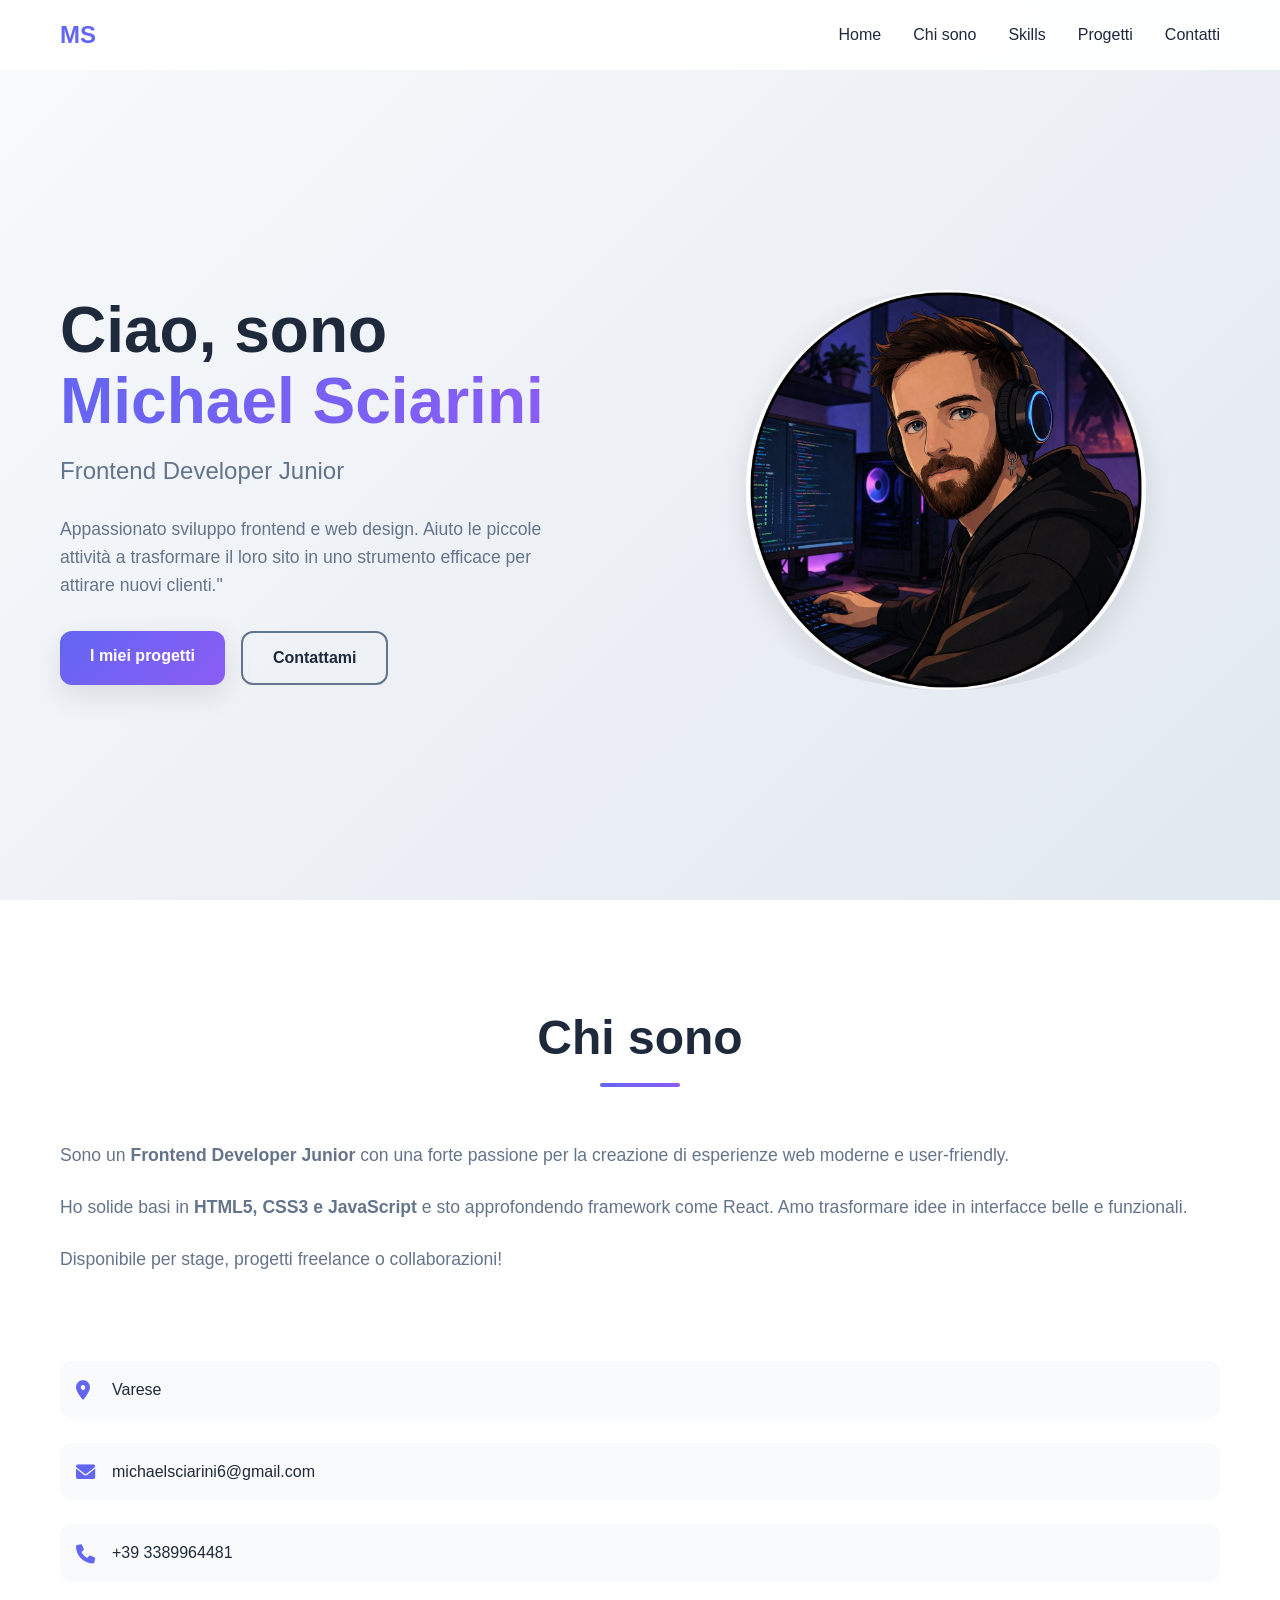
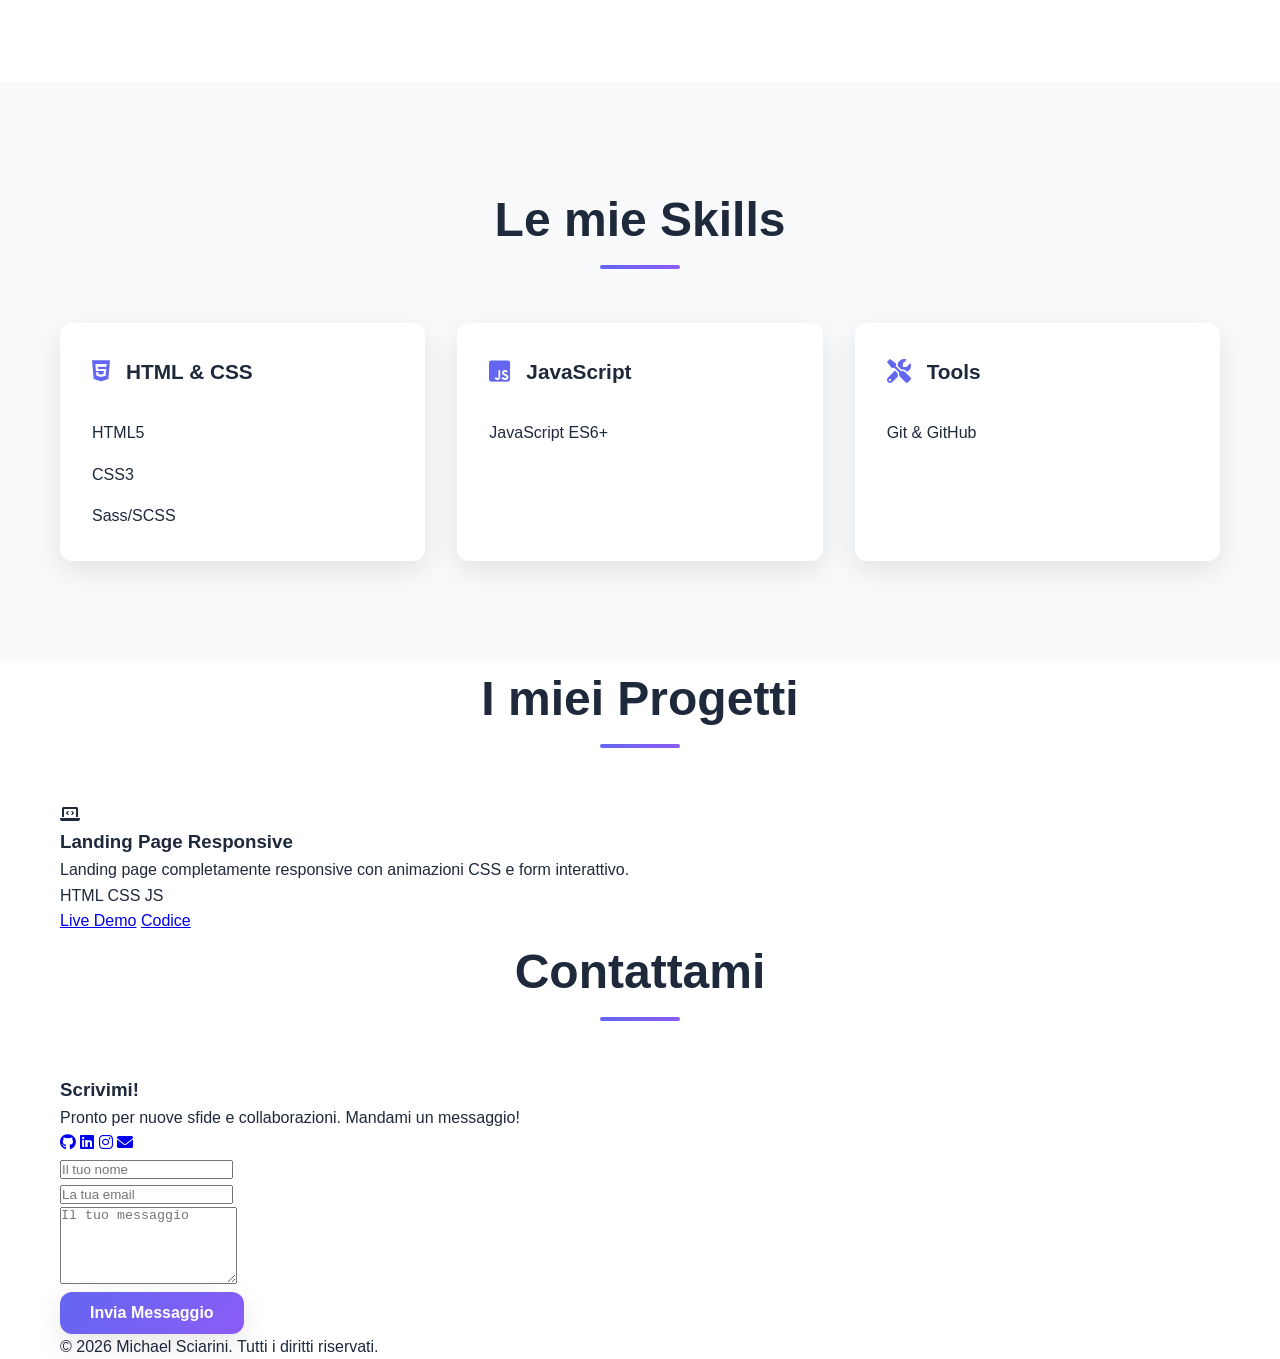
==== commit 6398f28a: "Add files via upload" ====
--- a/index.html
+++ b/index.html
@@ -4,9 +4,9 @@
     <meta charset="UTF-8">
     <meta name="viewport" content="width=device-width, initial-scale=1.0">
     <title>Portfolio - Michael Sciarini | Frontend Junior</title>
-    <link rel="stylesheet" href="./index.css">
+    <link rel="stylesheet" href="./Portfolio.css">
     <link href="https://cdnjs.cloudflare.com/ajax/libs/font-awesome/6.0.0/css/all.min.css" rel="stylesheet">
-    <script src="/script.js"></script>
+    <script src="./Portfolio.js"></script>
 </head>
 <body>
     <!-- Navigation -->
@@ -50,7 +50,7 @@
                 <h2 class="hero-subtitle">Frontend Developer Junior</h2>
                 <p class="hero-description">
                     Appassionato sviluppo frontend e web design. 
-                    Creo interfacce moderne e responsive con HTML, CSS e JavaScript.
+                    Aiuto le piccole attività a trasformare il loro sito in uno strumento efficace per attirare nuovi clienti."
                 </p>
                 <div class="hero-buttons">
                     <a href="#projects" class="btn btn-primary">I miei progetti</a>
@@ -78,7 +78,7 @@
                 <div class="about-info">
                     <div class="info-item">
                         <i class="fas fa-map-marker-alt"></i>
-                        <span>Italia</span>
+                        <span>Varese</span>
                     </div>
                     <div class="info-item">
                         <i class="fas fa-envelope"></i>
--- a/Portfolio.css
+++ b/Portfolio.css
@@ -0,0 +1,373 @@
+/* Reset e variabili */
+* {
+    margin: 0;
+    padding: 0;
+    box-sizing: border-box;
+}
+
+:root {
+    --primary-color: #6366f1;
+    --secondary-color: #8b5cf6;
+    --text-dark: #1e293b;
+    --text-light: #64748b;
+    --bg-light: #f8fafc;
+    --white: #ffffff;
+    --shadow: 0 10px 30px rgba(0,0,0,0.1);
+    --border-radius: 12px;
+}
+
+body {
+    font-family: 'Inter', -apple-system, BlinkMacSystemFont, sans-serif;
+    line-height: 1.6;
+    color: var(--text-dark);
+    overflow-x: hidden;
+}
+
+.container {
+    max-width: 1200px;
+    margin: 0 auto;
+    padding: 0 20px;
+}
+
+/* Navigation */
+.navbar {
+    position: fixed;
+    top: 0;
+    width: 100%;
+    background: rgba(255, 255, 255, 0.95);
+    backdrop-filter: blur(10px);
+    z-index: 1000;
+    transition: all 0.3s ease;
+}
+
+.nav-container {
+    max-width: 1200px;
+    margin: 0 auto;
+    padding: 1rem 20px;
+    display: flex;
+    justify-content: space-between;
+    align-items: center;
+}
+
+.nav-logo a {
+    font-size: 1.5rem;
+    font-weight: 800;
+    color: var(--primary-color);
+    text-decoration: none;
+}
+
+.nav-menu {
+    display: flex;
+    list-style: none;
+    gap: 2rem;
+}
+
+.nav-link {
+    text-decoration: none;
+    color: var(--text-dark);
+    font-weight: 500;
+    transition: color 0.3s ease;
+    position: relative;
+}
+
+.nav-link:hover {
+    color: var(--primary-color);
+}
+
+.nav-link::after {
+    content: '';
+    position: absolute;
+    bottom: -5px;
+    left: 0;
+    width: 0;
+    height: 2px;
+    background: var(--primary-color);
+    transition: width 0.3s ease;
+}
+
+.nav-link:hover::after {
+    width: 100%;
+}
+
+.hamburger {
+    display: none;
+    flex-direction: column;
+    cursor: pointer;
+}
+
+.bar {
+    width: 25px;
+    height: 3px;
+    background: var(--text-dark);
+    margin: 3px 0;
+    transition: 0.3s;
+}
+
+/* Hero Section */
+.hero {
+    min-height: 100vh;
+    display: flex;
+    align-items: center;
+    background: linear-gradient(135deg, var(--bg-light) 0%, #e2e8f0 100%);
+    padding-top: 80px;
+}
+
+.hero-container {
+    max-width: 1200px;
+    margin: 0 auto;
+    padding: 0 20px;
+    display: grid;
+    grid-template-columns: 1fr 1fr;
+    gap: 4rem;
+    align-items: center;
+}
+
+.hero-title {
+    font-size: clamp(2.5rem, 5vw, 4rem);
+    font-weight: 800;
+    margin-bottom: 1rem;
+    line-height: 1.1;
+}
+
+.gradient-text {
+    background: linear-gradient(135deg, var(--primary-color), var(--secondary-color));
+    -webkit-background-clip: text;
+    -webkit-text-fill-color: transparent;
+    background-clip: text;
+}
+
+.hero-subtitle {
+    font-size: 1.5rem;
+    color: var(--text-light);
+    margin-bottom: 1.5rem;
+    font-weight: 500;
+}
+
+.hero-description {
+    font-size: 1.1rem;
+    color: var(--text-light);
+    margin-bottom: 2rem;
+    max-width: 500px;
+}
+
+.hero-buttons {
+    display: flex;
+    gap: 1rem;
+    flex-wrap: wrap;
+}
+
+.btn {
+    padding: 12px 30px;
+    border-radius: var(--border-radius);
+    text-decoration: none;
+    font-weight: 600;
+    transition: all 0.3s ease;
+    border: none;
+    cursor: pointer;
+    font-size: 1rem;
+}
+
+.btn-primary {
+    background: linear-gradient(135deg, var(--primary-color), var(--secondary-color));
+    color: white;
+    box-shadow: var(--shadow);
+}
+
+.btn-primary:hover {
+    transform: translateY(-2px);
+    box-shadow: 0 20px 40px rgba(99, 102, 241, 0.4);
+}
+
+.btn-secondary {
+    background: transparent;
+    color: var(--text-dark);
+    border: 2px solid var(--text-light);
+}
+
+.btn-secondary:hover {
+    background: var(--text-dark);
+    color: white;
+    border-color: var(--text-dark);
+}
+
+.hero-image {
+    display: flex;
+    justify-content: center;
+    border-radius: 50%;
+    align-items: center;
+    overflow: hidden;
+}
+
+.image-placeholder {
+    width: 400px;
+    height: 400px;
+    background: transparent;
+    border-radius: 50%;
+    display: flex;
+    align-items: center;
+    justify-content: center;
+    color: white;
+    font-size: 4rem;
+    box-shadow: var(--shadow);
+    object-fit: cover;
+    overflow: hidden;
+}
+
+/* Section Titles */
+.section-title {
+    font-size: clamp(2rem, 4vw, 3rem);
+    text-align: center;
+    margin-bottom: 4rem;
+    position: relative;
+}
+
+.section-title::after {
+    content: '';
+    position: absolute;
+    bottom: -10px;
+    left: 50%;
+    transform: translateX(-50%);
+    width: 80px;
+    height: 4px;
+    background: linear-gradient(135deg, var(--primary-color), var(--secondary-color));
+    border-radius: 2px;
+}
+
+/* About Section */
+.about {
+    padding: 100px 0;
+    background: var(--white);
+}
+
+.about-content {
+    display: grid;
+    gap: 4rem;
+    align-items: center;
+}
+
+.about-text p {
+    font-size: 1.1rem;
+    margin-bottom: 1.5rem;
+    color: var(--text-light);
+}
+
+.about-info {
+    display: flex;
+    flex-direction: column;
+    gap: 1.5rem;
+}
+
+.info-item {
+    display: flex;
+    align-items: center;
+    gap: 1rem;
+    padding: 1rem;
+    background: var(--bg-light);
+    border-radius: var(--border-radius);
+}
+
+.info-item i {
+    color: var(--primary-color);
+    font-size: 1.2rem;
+    width: 20px;
+    
+}
+.info-item a {
+    color: var(--text-dark);
+    text-decoration: none;
+    font-weight: 500;
+}
+.info-item a:hover {
+    color: var(--primary-color); 
+    text-decoration: none;
+}
+
+/* Skills Section */
+.skills {
+    padding: 100px 0;
+    background: var(--bg-light);
+}
+
+.skills-grid {
+    display: grid;
+    grid-template-columns: repeat(auto-fit, minmax(350px, 1fr));
+    gap: 2rem;
+}
+
+.skill-category {
+    background: var(--white);
+    padding: 2rem;
+    border-radius: var(--border-radius);
+    box-shadow: var(--shadow);
+}
+
+.skill-category h3 {
+    display: flex;
+    align-items: center;
+    gap: 1rem;
+    margin-bottom: 2rem;
+    color: var(--text-dark);
+    font-size: 1.3rem;
+}
+
+.skill-category h3 i {
+    color: var(--primary-color);
+    font-size: 1.5rem;
+}
+
+.skill-bars {
+    display: flex;
+    flex-direction: column;
+    gap: 1rem;
+}
+
+.skill-bar {
+    display: flex;
+    flex-direction: column;
+    gap: 0.5rem;
+}
+
+.skill-bar span {
+    font-weight: 500;
+    color: var(--text-dark);
+}
+
+
+
+.progress::after {
+    content: '';
+    position: absolute;
+    top: 0;
+    left: 0;
+    height: 100%;
+    background: linear-gradient(90deg, var(--primary-color), var(--secondary-color));
+    border-radius: 4px;
+}
+
+
+/* Media query per mobile */
+@media (max-width: 768px) {
+    .hamburger {
+        display: flex; /* Ora appare solo su schermi piccoli */
+    }
+
+    .nav-menu {
+        position: fixed;
+        left: -100%; /* Inizialmente nascosto fuori schermo */
+        top: 70px;
+        flex-direction: column;
+        background-color: var(--white);
+        width: 100%;
+        text-align: center;
+        transition: 0.3s;
+        box-shadow: var(--shadow);
+    }
+
+    .nav-menu.active {
+        left: 0; /* Quando ha la classe .active, scivola dentro */
+    }
+
+    .nav-item {
+        margin: 1.5rem 0;
+    }
+}
